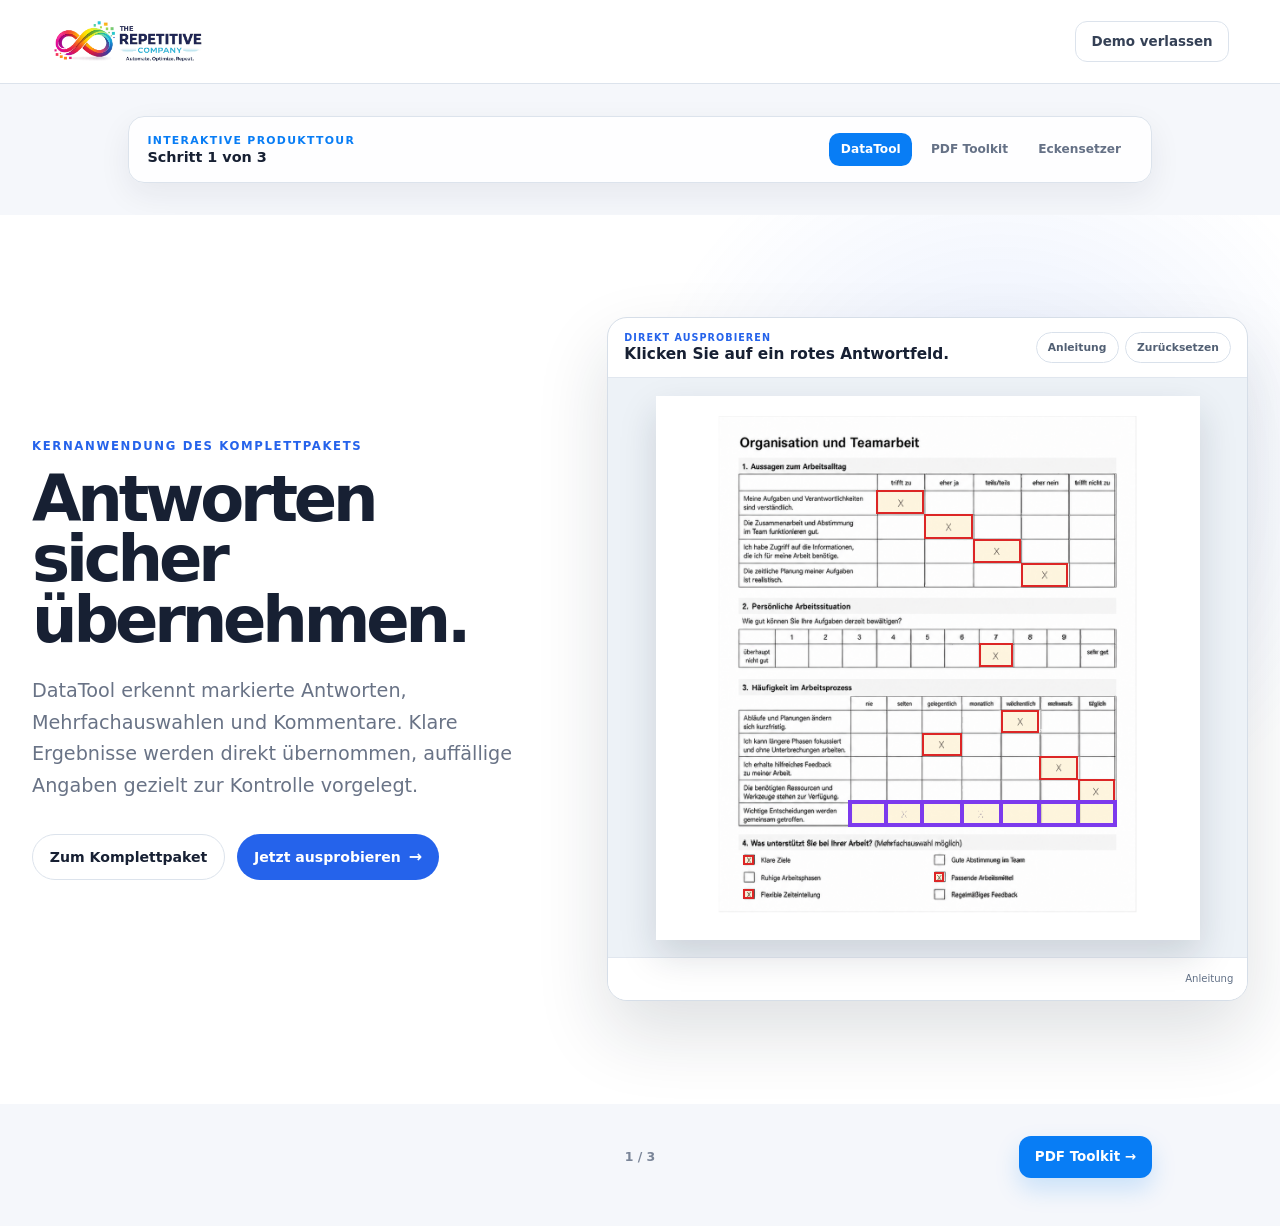
==== demo/index.html @ bbd591a4 "Add dedicated demo flow and mobile navigation buttons" ====
<!doctype html>
<html lang="de">
  <head>
    <meta charset="UTF-8" />
    <meta name="viewport" content="width=device-width, initial-scale=1.0" />
    <meta name="description" content="Probieren Sie DataTool und die enthaltenen Anwendungen direkt im Browser aus." />
    <base href="../" />
    <title>DataTool Demo</title>
    <link rel="stylesheet" href="./product-pages.css?v=20260807-5" />
    <link rel="stylesheet" href="./demo/demo-page.css?v=20260807" />
  </head>
  <body class="standalone-demo">
    <header class="product-header demo-header">
      <a class="product-brand" href="./" aria-label="Zur DataTool-Startseite">
        <img src="./company-logo.png" alt="The Repetitive Company" width="1075" height="334" />
      </a>
      <a class="demo-exit" href="./">Demo verlassen</a>
    </header>

    <nav class="demo-progress" aria-label="Demo-Schritte">
      <p><span>Interaktive Produkttour</span><strong data-demo-step-label>Schritt 1 von 3</strong></p>
      <ol>
        <li><a href="./demo/?step=1" data-step-link="1">DataTool</a></li>
        <li><a href="./demo/?step=2" data-step-link="2">PDF Toolkit</a></li>
        <li><a href="./demo/?step=3" data-step-link="3">Eckensetzer</a></li>
      </ol>
    </nav>

    <main id="demo-content" class="demo-content" aria-live="polite">
      <p class="demo-loading">Demo wird geladen …</p>
    </main>

    <nav class="demo-step-actions" aria-label="In der Demo navigieren">
      <a class="demo-step-button demo-step-button--back" data-demo-back href="./demo/?step=1">← Zurück</a>
      <span data-demo-position>1 / 3</span>
      <a class="demo-step-button demo-step-button--next" data-demo-next href="./demo/?step=2">Weiter →</a>
    </nav>

    <script src="./demo/demo-page.js?v=20260807"></script>
  </body>
</html>
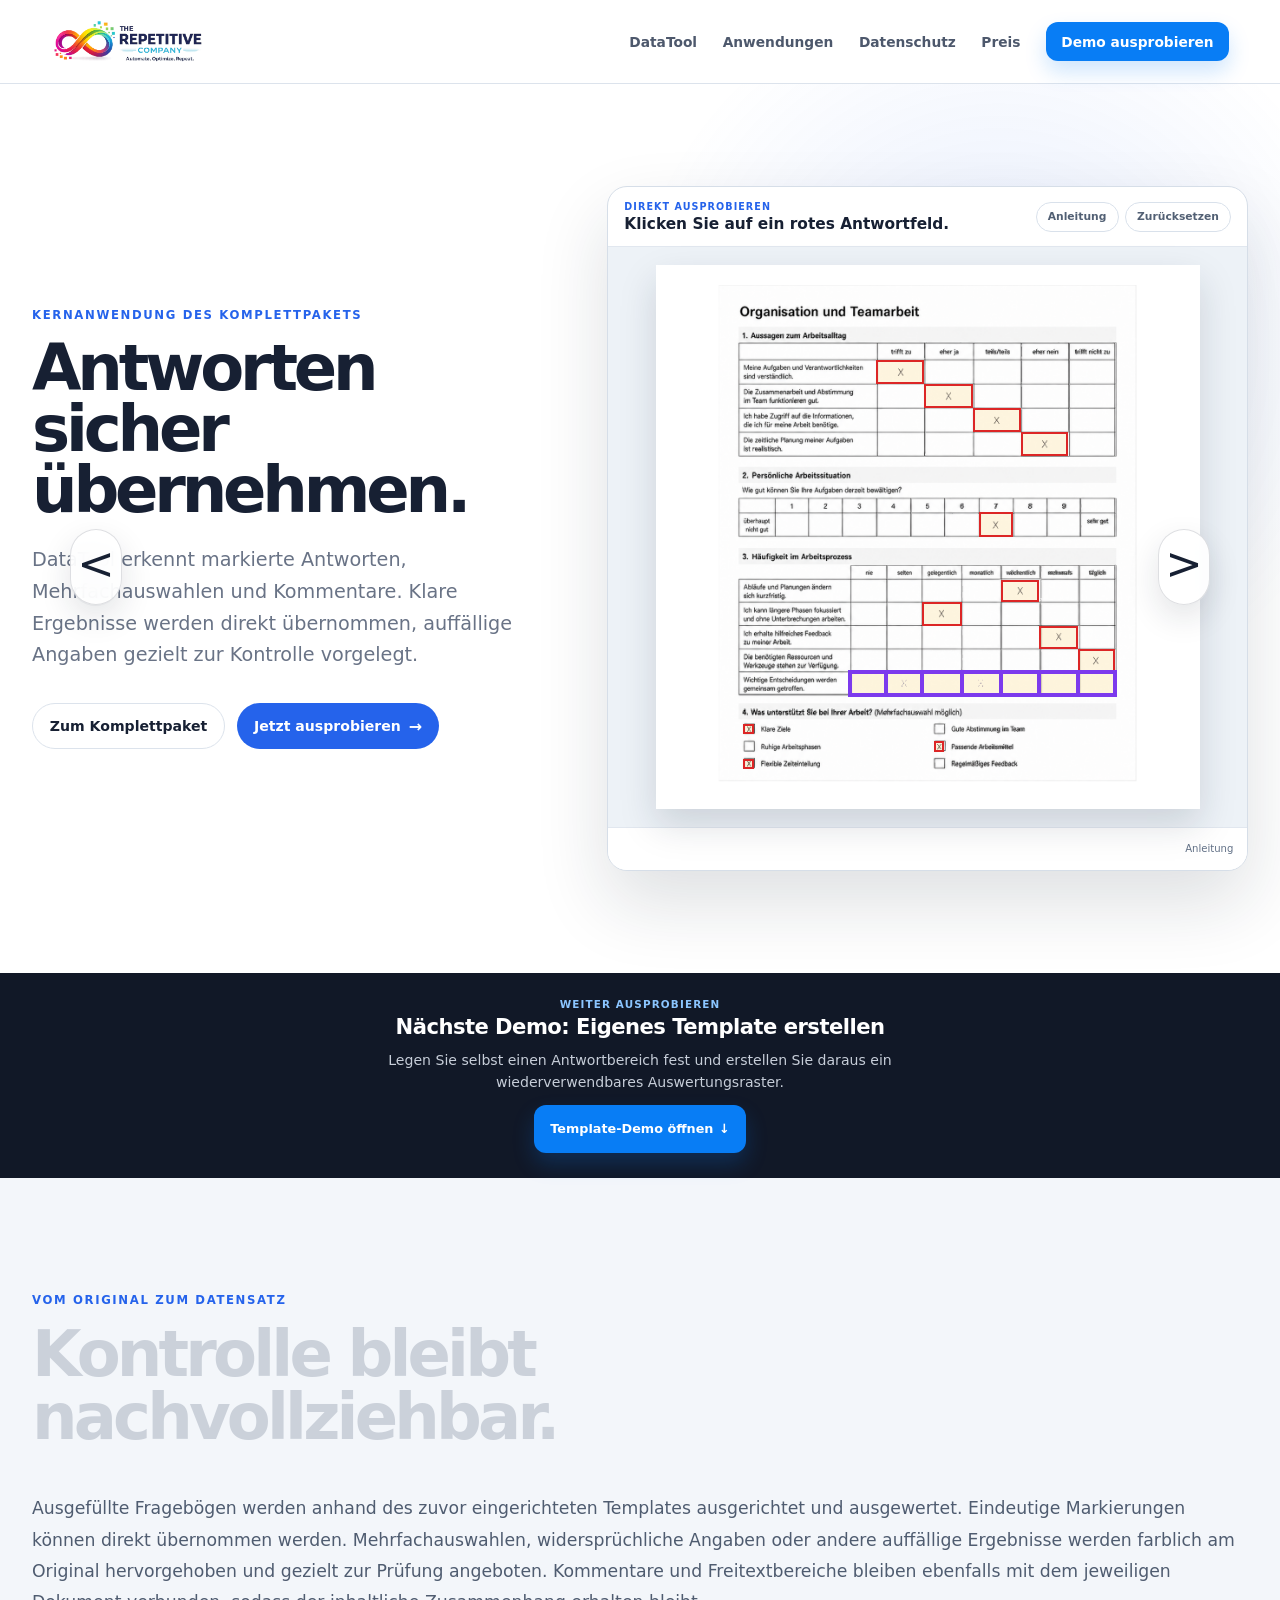
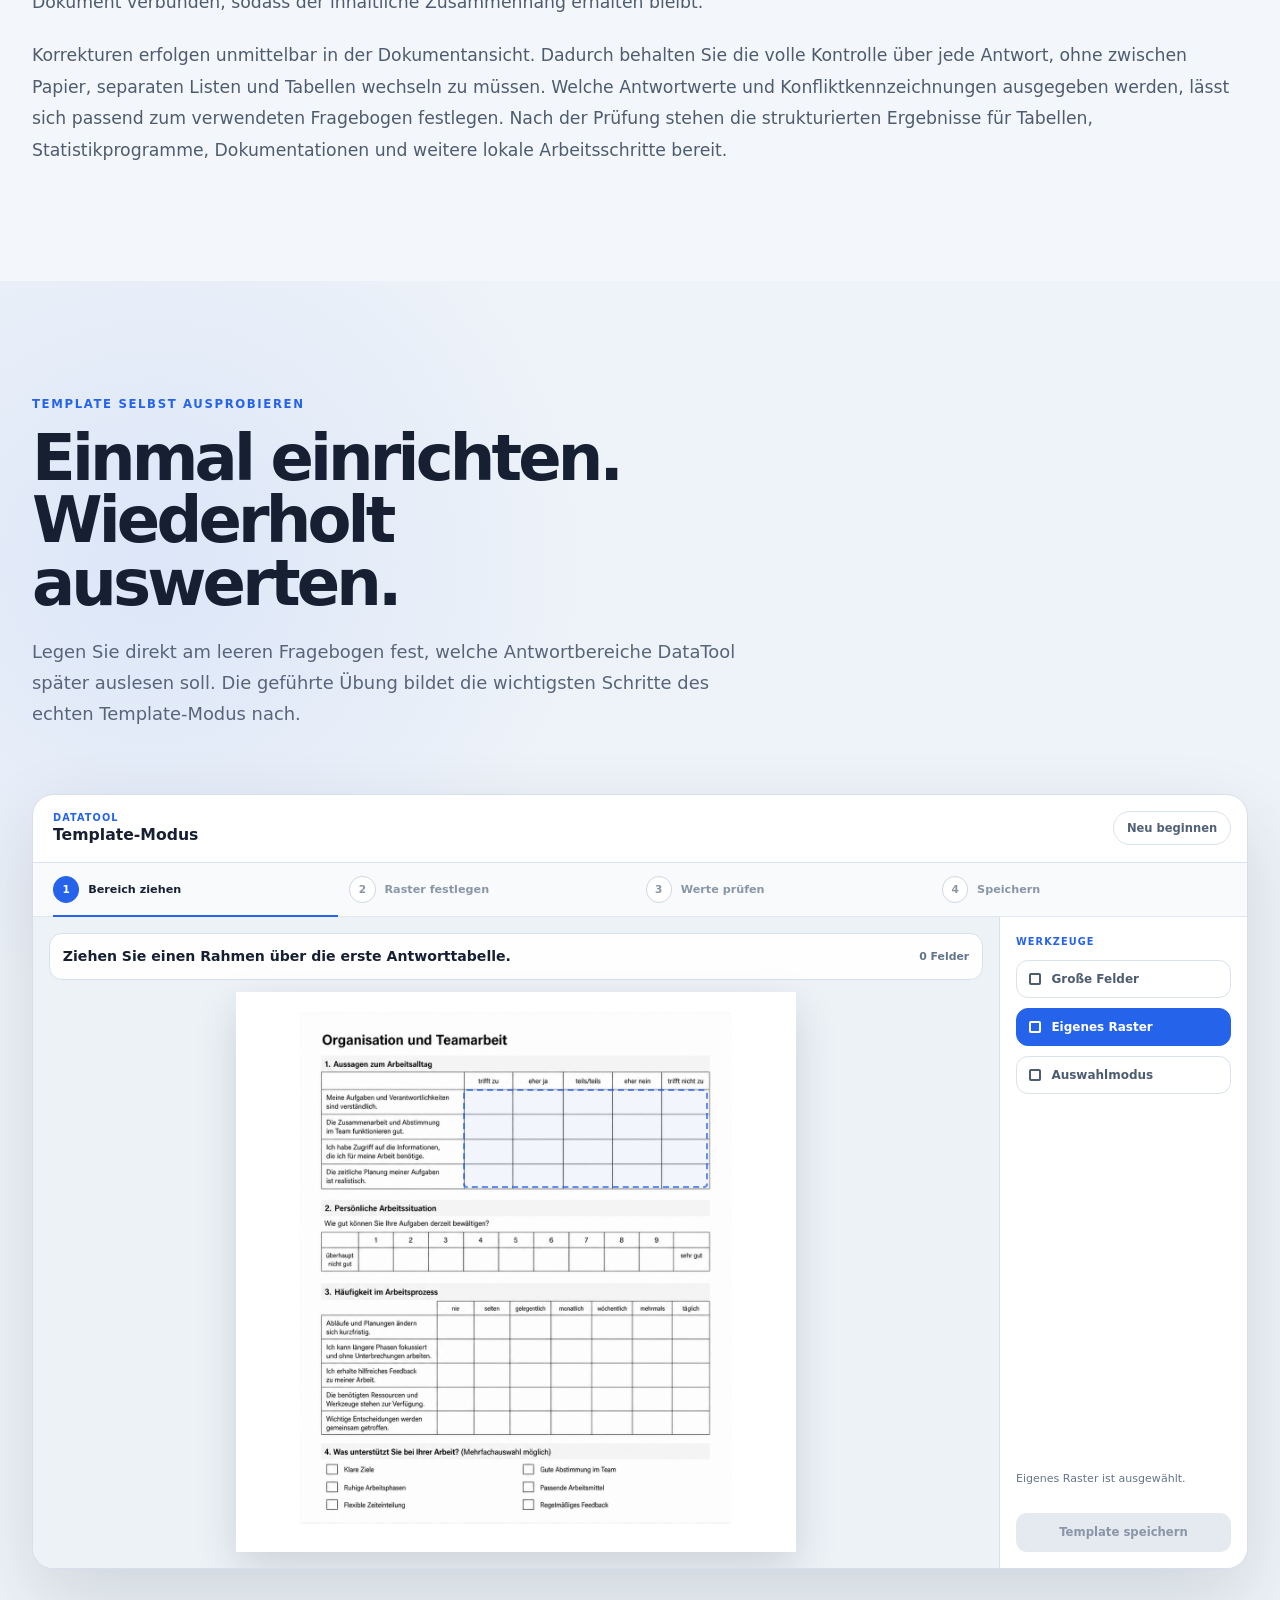
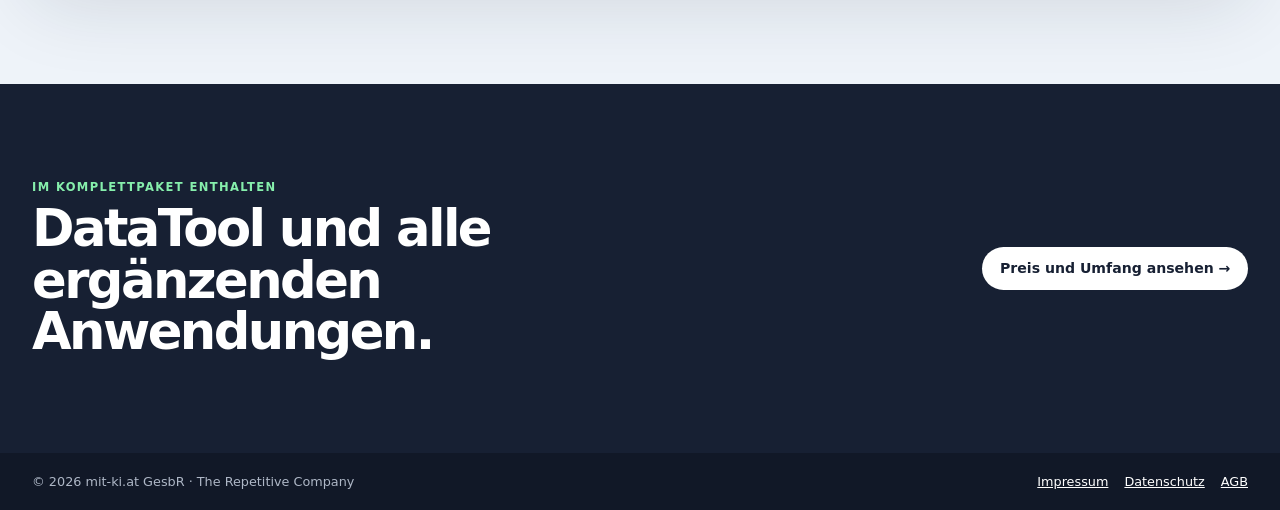
==== commit a0a50958: "Unify DataTool demo under canonical route" ====
--- a/demo/index.html
+++ b/demo/index.html
@@ -6,36 +6,14 @@
     <meta name="description" content="Probieren Sie DataTool und die enthaltenen Anwendungen direkt im Browser aus." />
     <base href="../" />
     <title>DataTool Demo</title>
-    <link rel="stylesheet" href="./product-pages.css?v=20260807-5" />
-    <link rel="stylesheet" href="./demo/demo-page.css?v=20260807" />
+    <link rel="stylesheet" href="./product-pages.css?v=20260807-8" />
+    <link rel="stylesheet" href="./demo/demo-page.css?v=20260807-2" />
   </head>
   <body class="standalone-demo">
-    <header class="product-header demo-header">
-      <a class="product-brand" href="./" aria-label="Zur DataTool-Startseite">
-        <img src="./company-logo.png" alt="The Repetitive Company" width="1075" height="334" />
-      </a>
-      <a class="demo-exit" href="./">Demo verlassen</a>
-    </header>
+    <div id="demo-page" class="demo-page-loading" aria-live="polite">
+      <p class="demo-loading">Demo wird geladen …</p>
+    </div>
 
-    <nav class="demo-progress" aria-label="Demo-Schritte">
-      <p><span>Interaktive Produkttour</span><strong data-demo-step-label>Schritt 1 von 3</strong></p>
-      <ol>
-        <li><a href="./demo/?step=1" data-step-link="1">DataTool</a></li>
-        <li><a href="./demo/?step=2" data-step-link="2">PDF Toolkit</a></li>
-        <li><a href="./demo/?step=3" data-step-link="3">Eckensetzer</a></li>
-      </ol>
-    </nav>
-
-    <main id="demo-content" class="demo-content" aria-live="polite">
-      <p class="demo-loading">Demo wird geladen …</p>
-    </main>
-
-    <nav class="demo-step-actions" aria-label="In der Demo navigieren">
-      <a class="demo-step-button demo-step-button--back" data-demo-back href="./demo/?step=1">← Zurück</a>
-      <span data-demo-position>1 / 3</span>
-      <a class="demo-step-button demo-step-button--next" data-demo-next href="./demo/?step=2">Weiter →</a>
-    </nav>
-
-    <script src="./demo/demo-page.js?v=20260807"></script>
+    <script src="./demo/demo-page.js?v=20260807-2"></script>
   </body>
 </html>
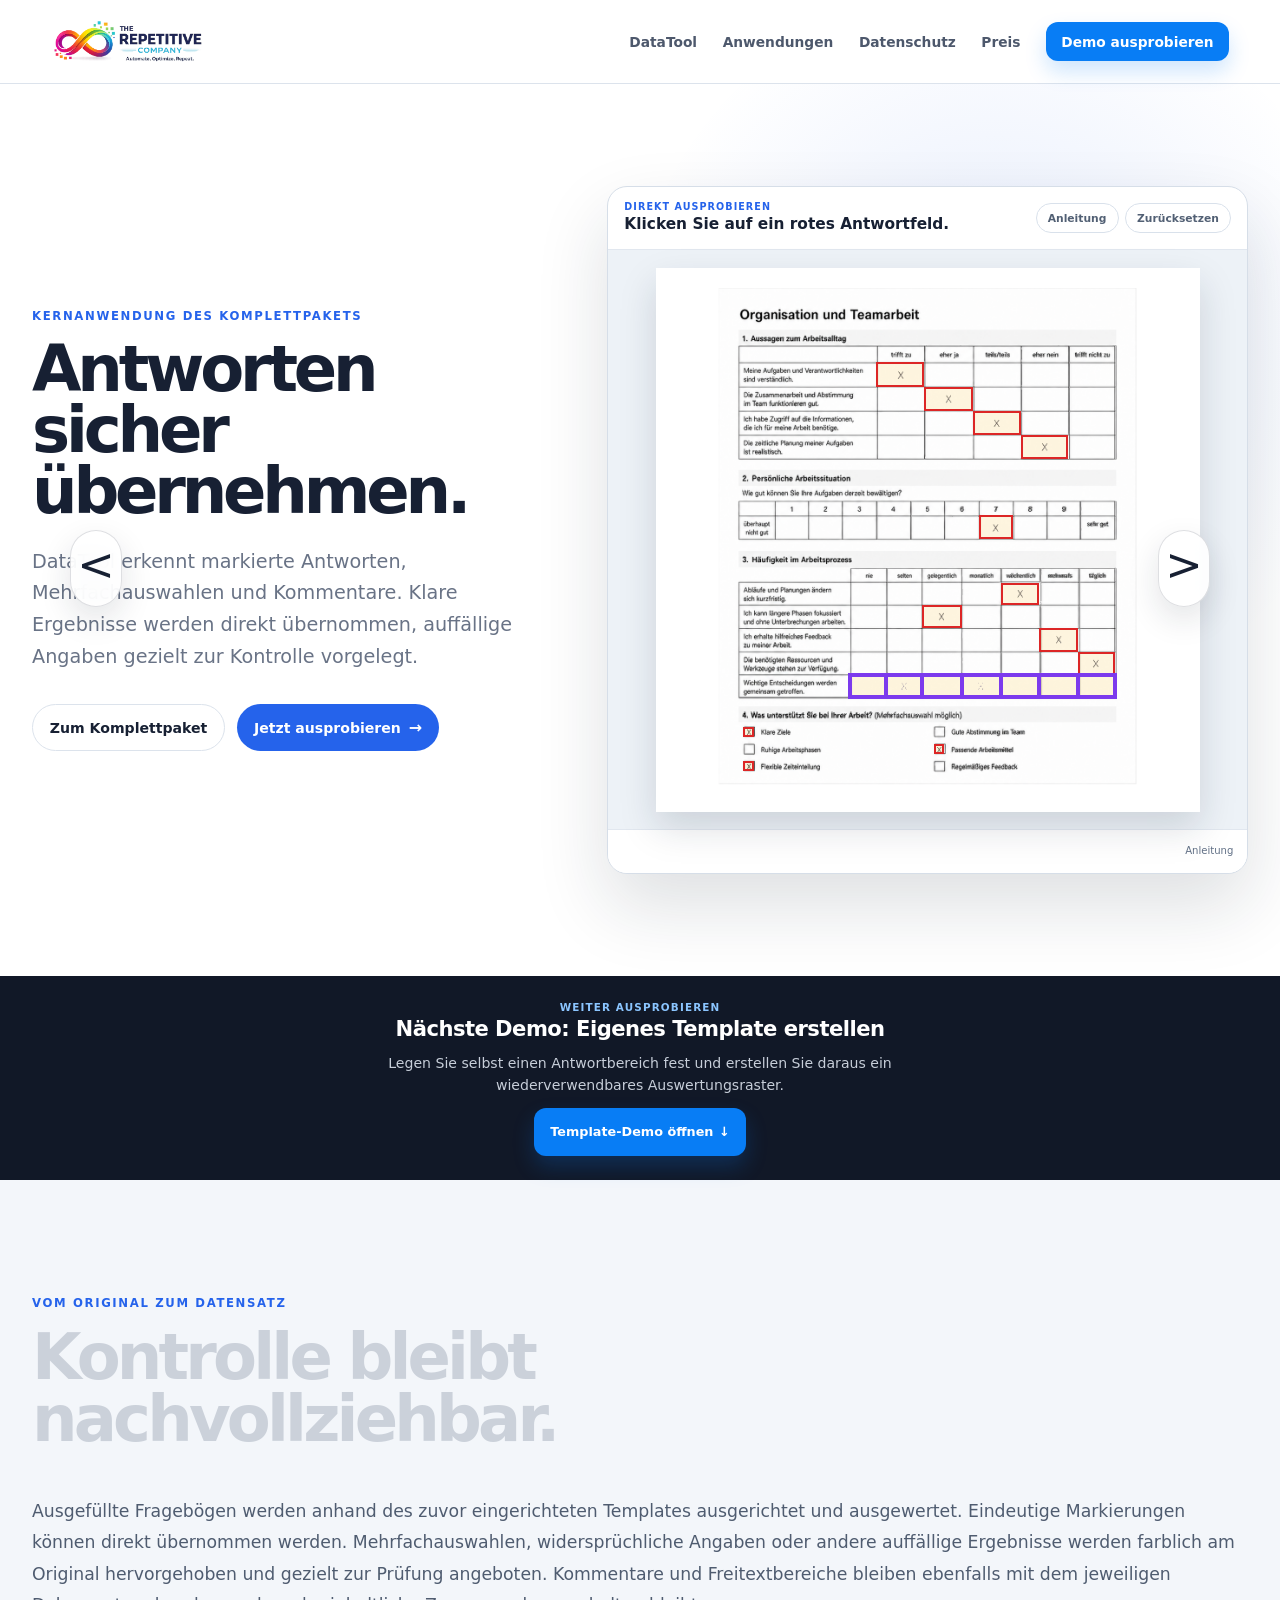
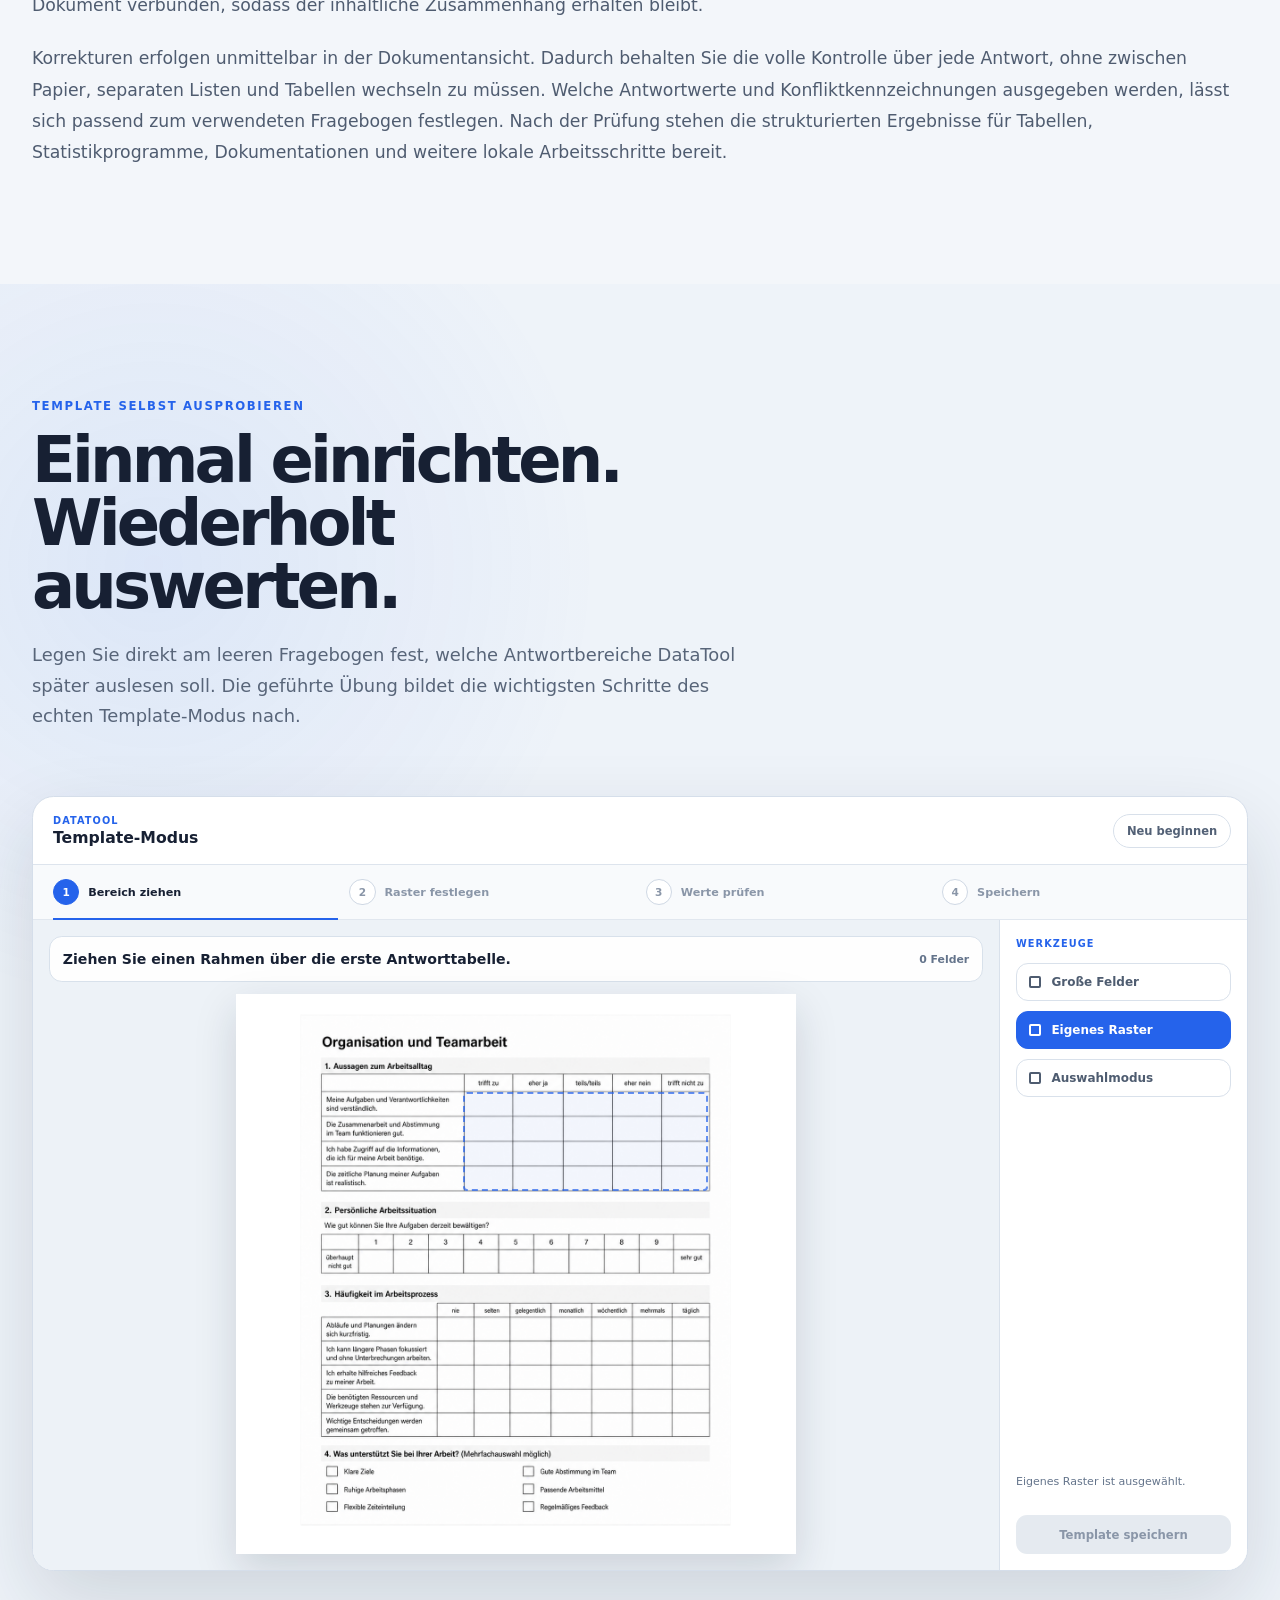
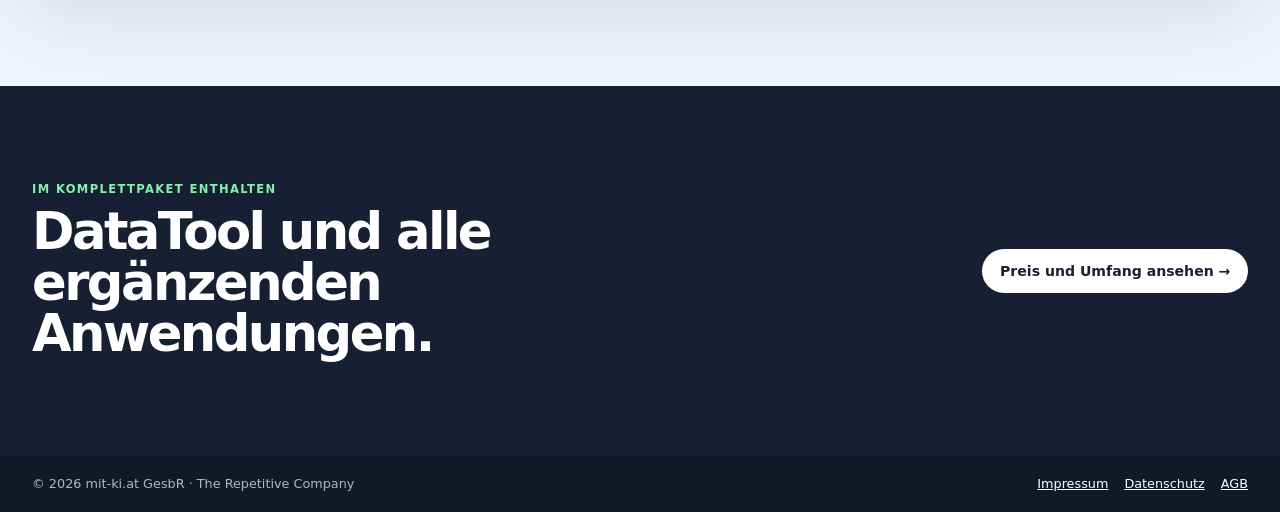
==== commit 23f0db5c: "Guide users through questionnaire demo interactions" ====
--- a/demo/index.html
+++ b/demo/index.html
@@ -6,7 +6,7 @@
     <meta name="description" content="Probieren Sie DataTool und die enthaltenen Anwendungen direkt im Browser aus." />
     <base href="../" />
     <title>DataTool Demo</title>
-    <link rel="stylesheet" href="./product-pages.css?v=20260807-8" />
+    <link rel="stylesheet" href="./product-pages.css?v=20260807-10" />
     <link rel="stylesheet" href="./demo/demo-page.css?v=20260807-2" />
   </head>
   <body class="standalone-demo">
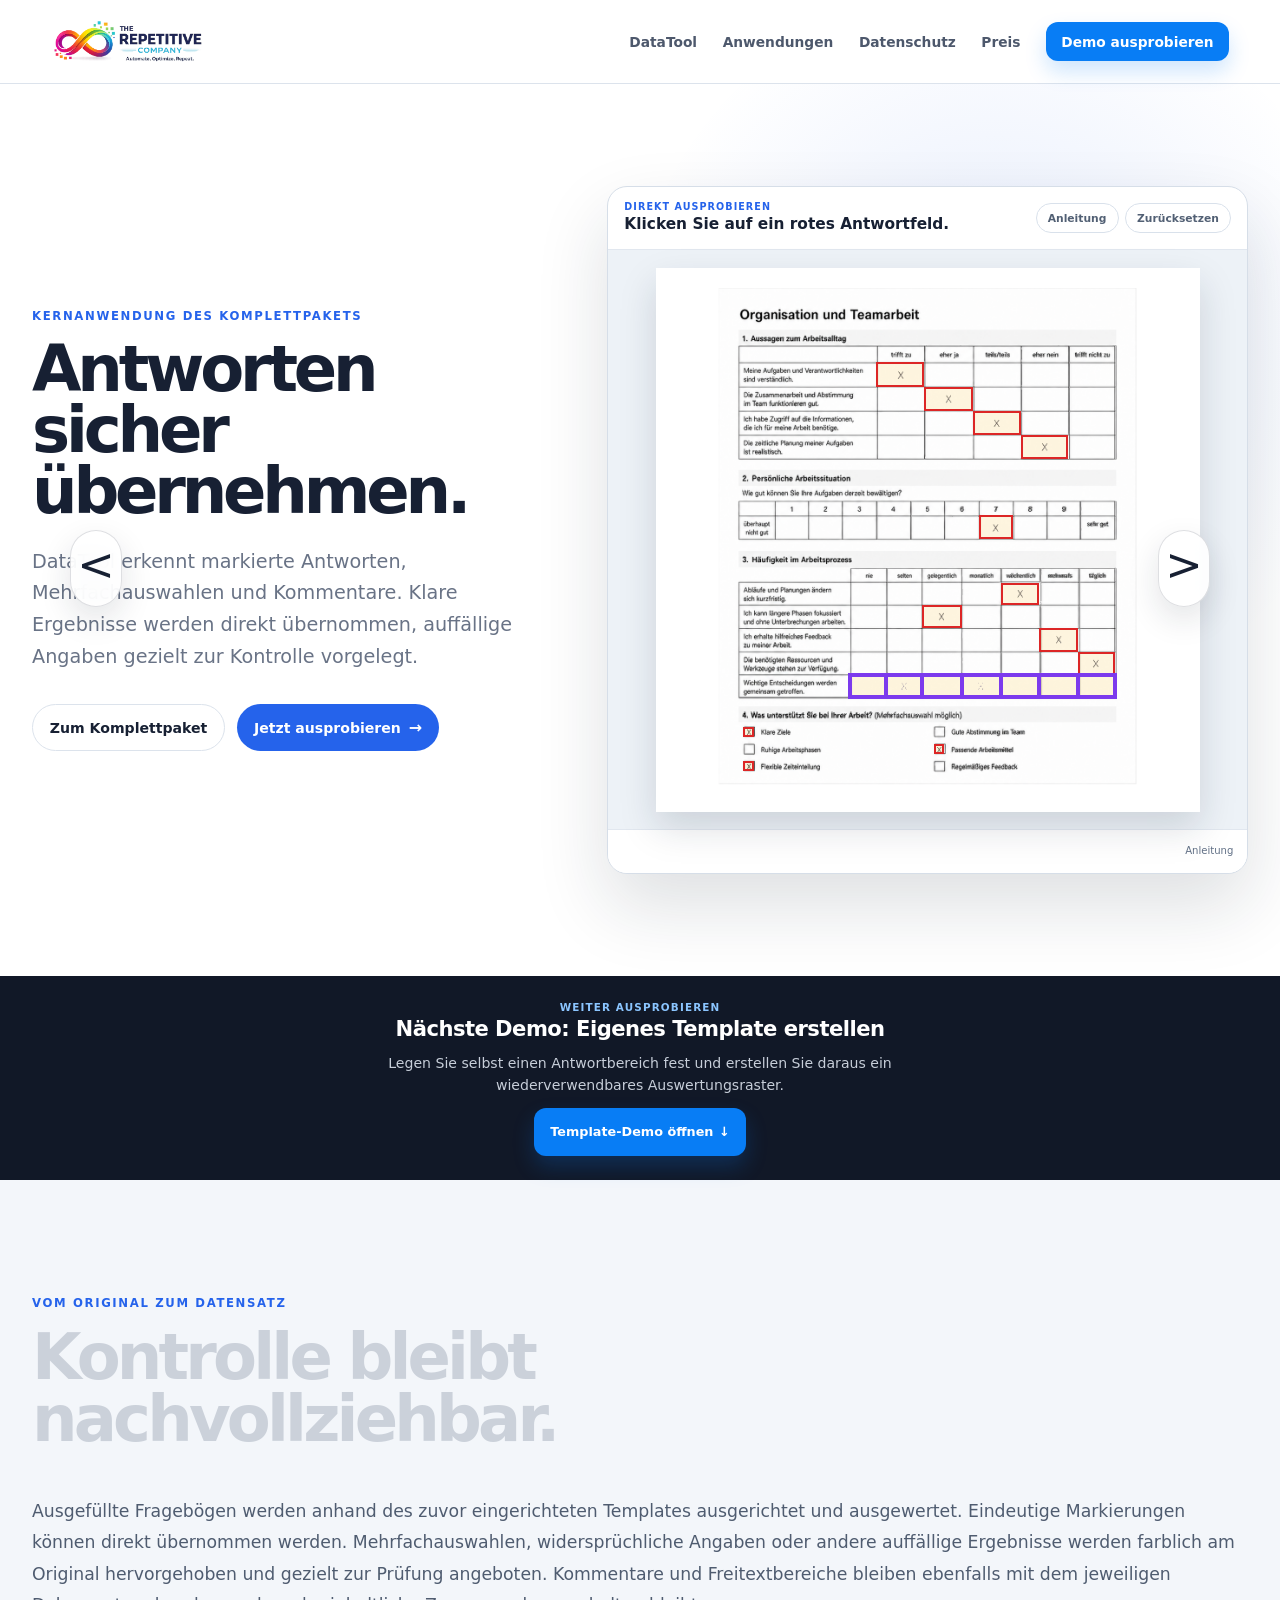
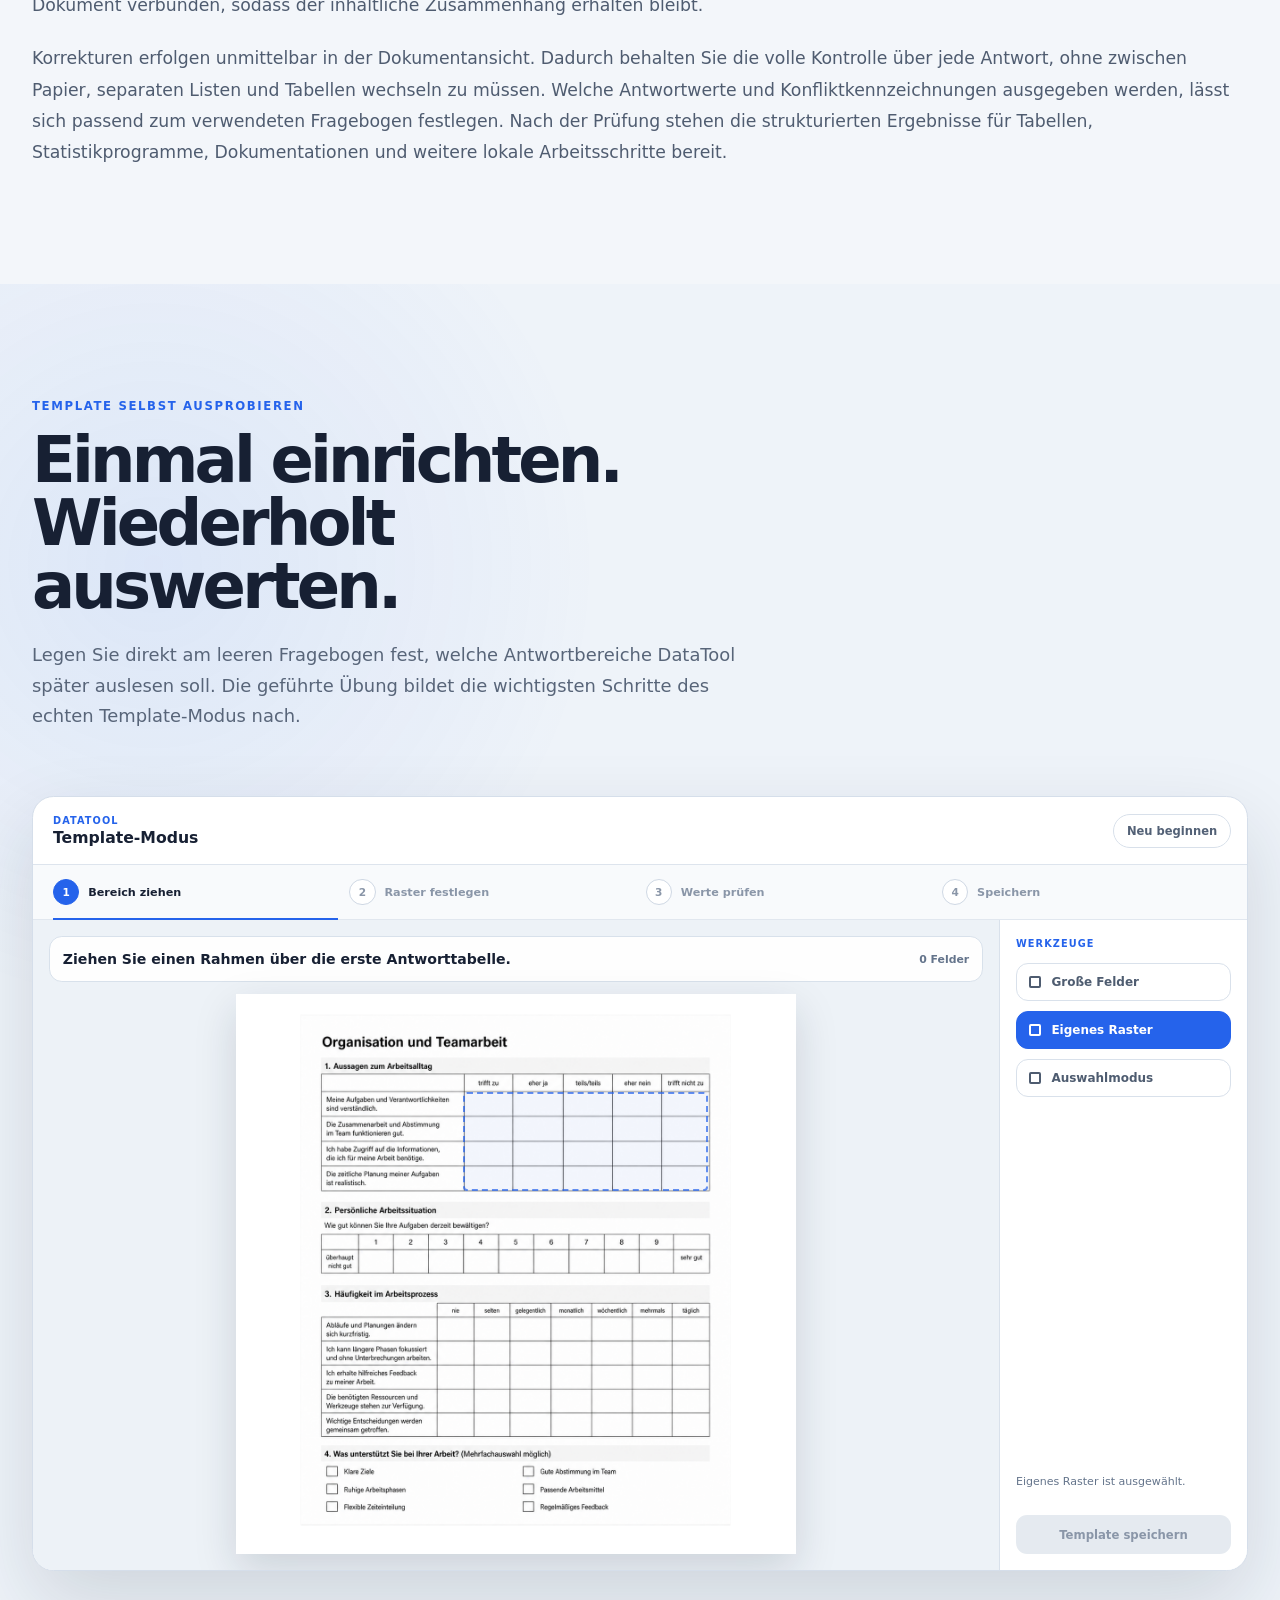
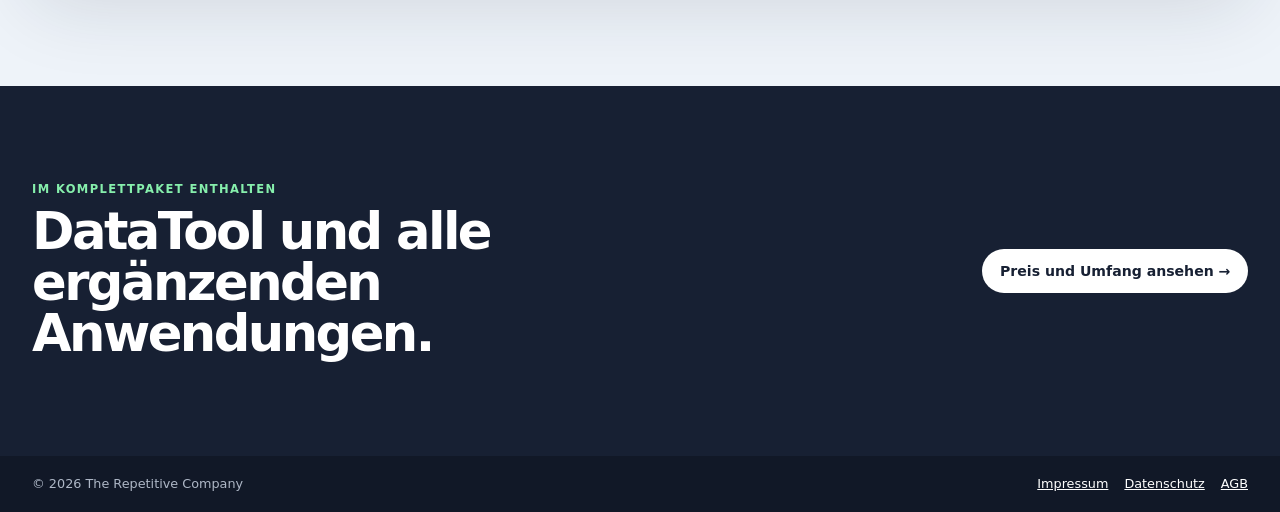
==== commit 3efcac3f: "Improve GEO content and remove workflow draft" ====
--- a/demo/index.html
+++ b/demo/index.html
@@ -6,6 +6,7 @@
     <meta name="description" content="Probieren Sie DataTool und die enthaltenen Anwendungen direkt im Browser aus." />
     <base href="../" />
     <title>DataTool Demo</title>
+    <link rel="canonical" href="./demo/" />
     <link rel="stylesheet" href="./product-pages.css?v=20260807-10" />
     <link rel="stylesheet" href="./demo/demo-page.css?v=20260807-2" />
   </head>
